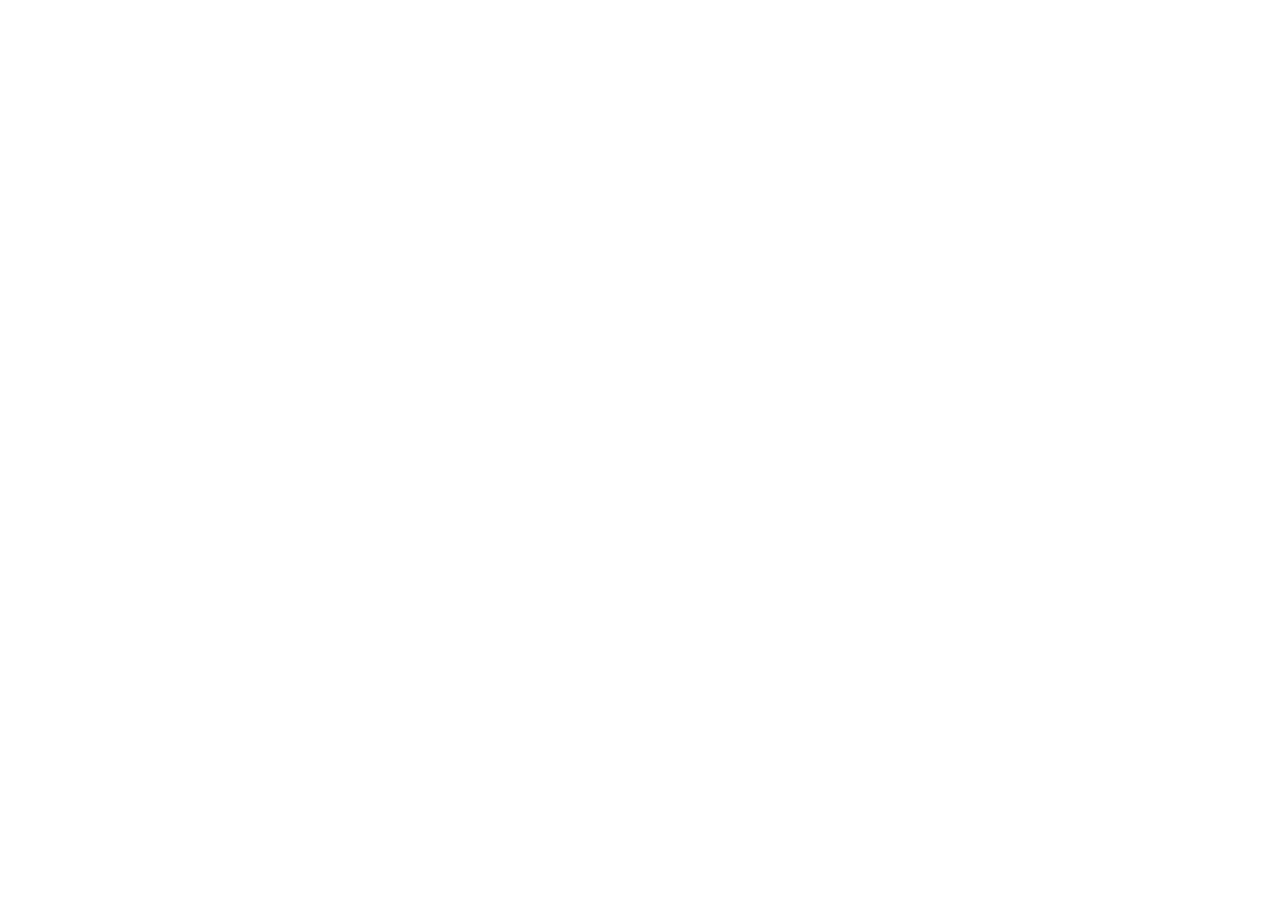
==== src/index.html @ 3ac5dc3b "index.html change title" ====
<!DOCTYPE html>
<html lang="ru">
<head>
    <meta charset="UTF-8">
    <meta name="viewport" content="width=device-width, initial-scale=1.0">
    <meta http-equiv="X-UA-Compatible" content="ie=edge">
    <title>layout-designer-project-58 user-035ccd6718eab46e</title>

    <link rel="stylesheet" href="styles/style.css">
</head>
<body>

</body>
</html>
---- src/styles/style.css ----
/** CSS STYLE **/

.hello {
    display: block;

    color: #fff;
}
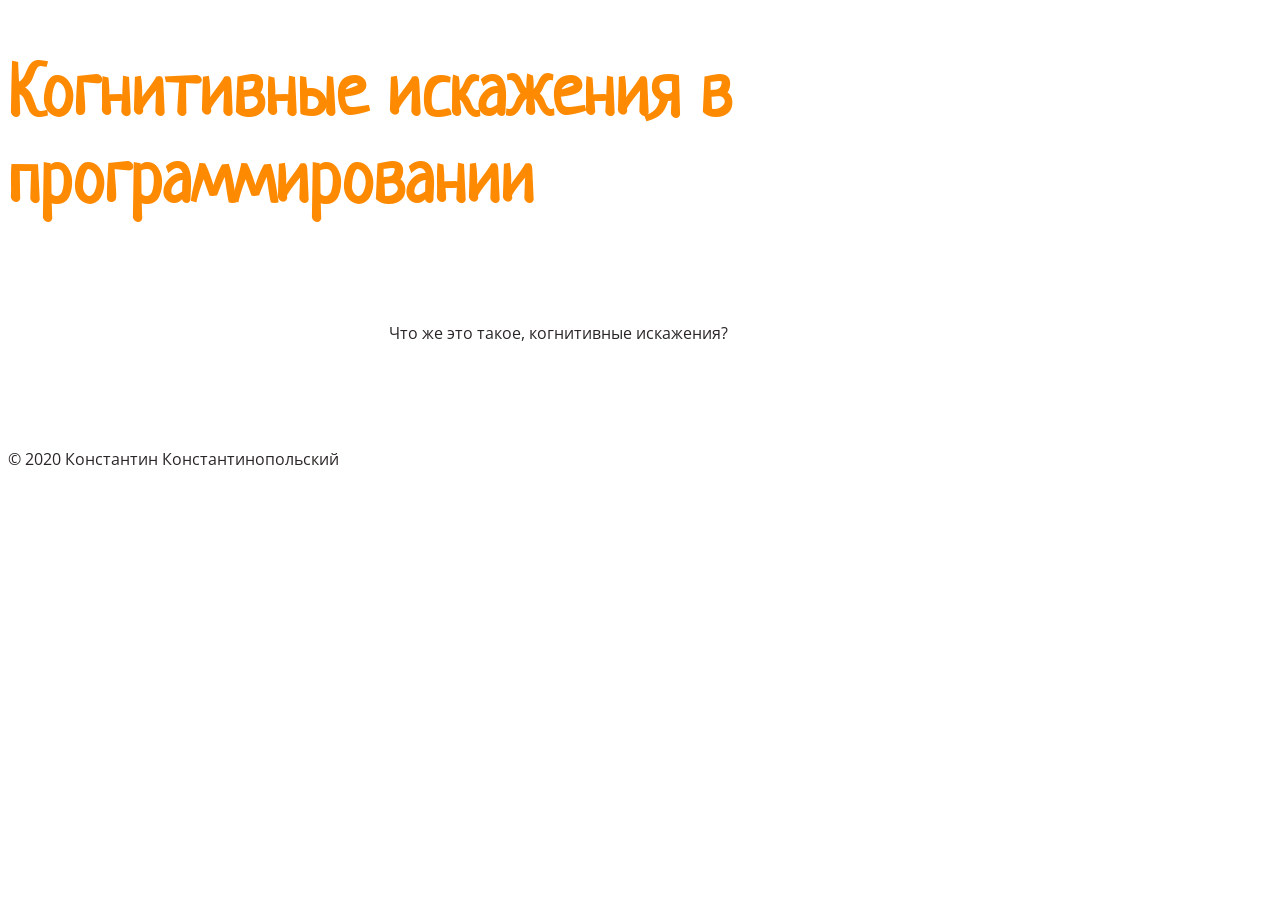
==== commit aebe22e7: "task 2" ====
--- a/src/index.html
+++ b/src/index.html
@@ -5,10 +5,19 @@
     <meta name="viewport" content="width=device-width, initial-scale=1.0">
     <meta http-equiv="X-UA-Compatible" content="ie=edge">
     <title>layout-designer-project-58 user-035ccd6718eab46e</title>
-
     <link rel="stylesheet" href="styles/style.css">
 </head>
 <body>
-
+ <header>
+     <h1 class="title">Когнитивные искажения в программировании</h1>
+ </header>
+ <main>
+<section class="section">
+    Что же это такое, когнитивные искажения?
+</section>
+ </main>
+<footer>
+    © 2020 Константин Константинопольский
+</footer>
 </body>
 </html>
--- a/src/styles/style.css
+++ b/src/styles/style.css
@@ -1,7 +1,69 @@
 /** CSS STYLE **/
+
+@font-face {
+    font-family: 'Neucha';
+    src: url('Neucha-Regular.ttf') format('truetype');
+}
+
+@font-face {
+    font-family: 'Open Sans Regular';
+    src: url('OpenSans-VariableFont_wdth,wght.ttf') format('truetype');
+}
+
+@font-face {
+    font-family: 'Open Sans Italic';
+    src: url('OpenSans-Italic-VariableFont_wdth,wght.ttf') format('truetype');
+}
+
+:root {
+    --white: #fff;
+    --white-transparent: #d7ccc0;
+    --light: #f5f4f0;
+    --main: #fe8a02;
+    --main-dark: #42413c;
+    --dark: #2a2626;
+    --dark-transparent: #908d8b;
+    --brown: #b09a81;
+    --blue: #1085c5;
+
+    --font-size: 16px;
+    --line-height: 1.6em;
+    --font-color: #2A2626;
+
+    --line-height-titles: 1.2em;
+    --h1-title-font-size: 72px;
+    --h2-title-font-size: 60px;
+    --h3-title-font-size: 34px;
+
+    --max-width-section: 1100px;
+    --text-align-section: center;
+    --margin-top-section: 100px;
+    --margin-bottom-section: 100px;
+}
+
+body {
+    font-family: 'Open Sans Regular', sans-serif;
+    font-size: var(--font-size);
+    line-height: var(--line-height);
+    color: var(--font-color);
+}
 
 .hello {
     display: block;
 
-    color: #fff;
+    color: #ff8282;
+}
+
+.title {
+    font-family: 'Neucha', sans-serif;
+    color: var(--main);
+    font-size: var(--h1-title-font-size);
+    line-height: var(--line-height-titles);
+}
+
+.section {
+    max-width: var(--max-width-section);
+    text-align: var(--text-align-section);
+    margin-top: var(--margin-top-section);
+    margin-bottom: var(--margin-bottom-section);
 }
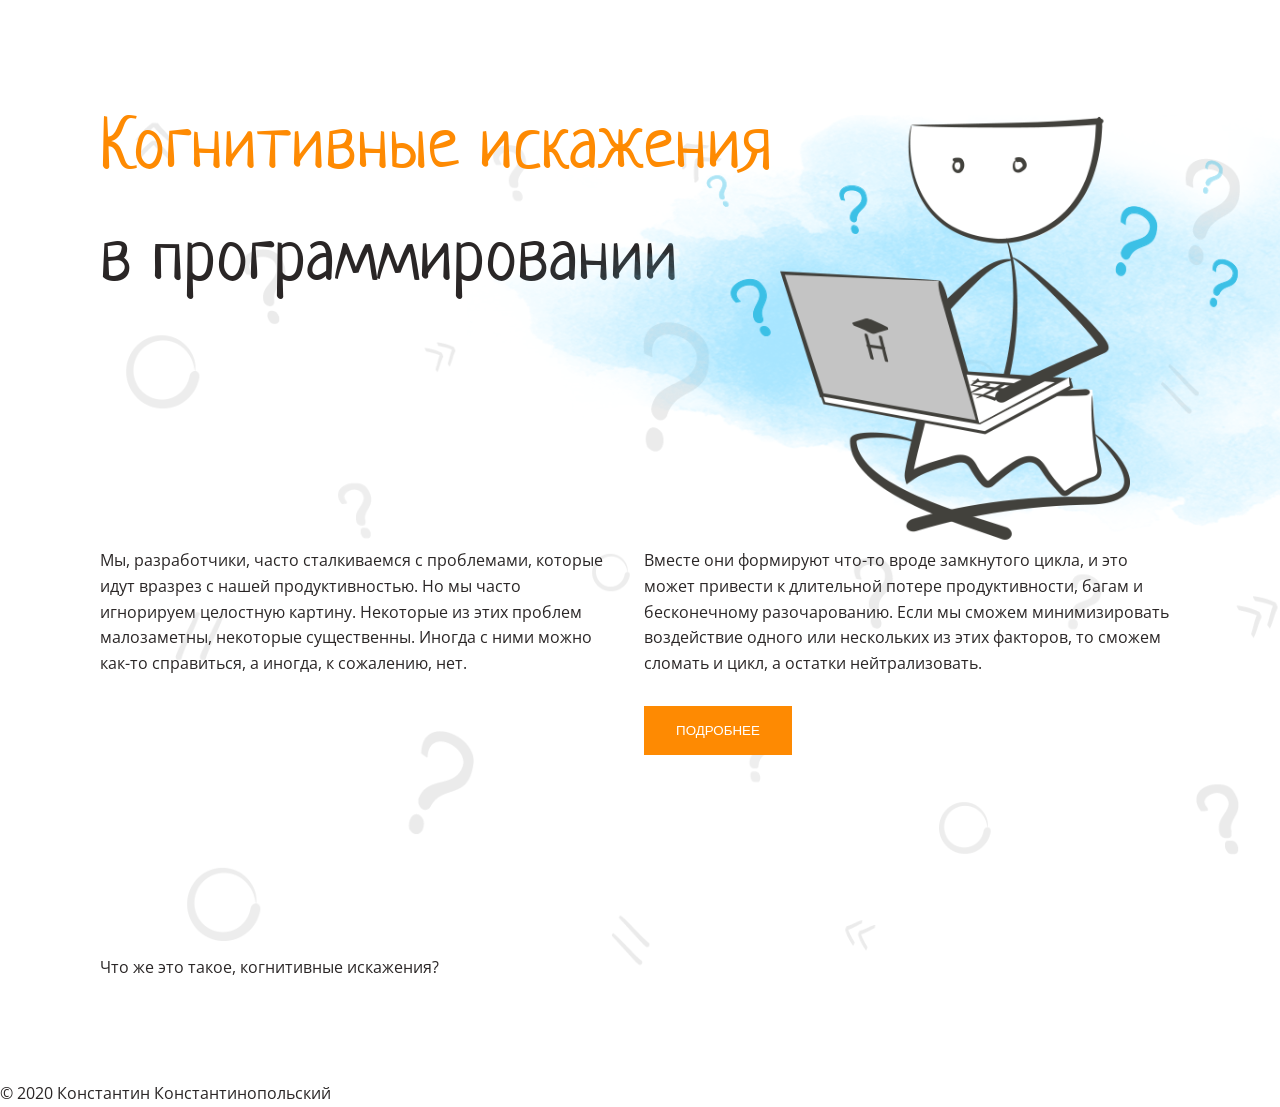
==== commit 5cbb8906: "header" ====
--- a/src/index.html
+++ b/src/index.html
@@ -8,8 +8,21 @@
     <link rel="stylesheet" href="styles/style.css">
 </head>
 <body>
- <header>
-     <h1 class="title">Когнитивные искажения в программировании</h1>
+ <header class="background-universal section">
+     <span class="title main-font-color">Когнитивные искажения</span>
+     <br>
+     <span class="title">в программировании</span>
+     <img class="main-image" src="styles/main.png">
+     <div class="flex">
+         <div class="column-1">
+             Мы, разработчики, часто сталкиваемся с проблемами, которые идут вразрез с нашей продуктивностью. Но мы часто игнорируем целостную картину. Некоторые из этих проблем малозаметны, некоторые существенны. Иногда с ними можно как-то справиться, а иногда, к сожалению, нет.
+         </div>
+         <div class="column-2">
+             Вместе они формируют что-то вроде замкнутого цикла, и это может привести к длительной потере продуктивности, багам и бесконечному разочарованию.
+             Если мы сможем минимизировать воздействие одного или нескольких из этих факторов, то сможем сломать и цикл, а остатки нейтрализовать.
+             <button class="button">Подробнее</button>
+         </div>
+     </div>
  </header>
  <main>
 <section class="section">
--- a/src/styles/style.css
+++ b/src/styles/style.css
@@ -41,7 +41,19 @@
     --margin-bottom-section: 100px;
 }
 
+html, body {
+    padding: 0;
+    margin: 0;
+    overflow: hidden;
+}
+
+header {
+    position: relative;
+}
+
 body {
+    display: flex;
+    flex-direction: column;
     font-family: 'Open Sans Regular', sans-serif;
     font-size: var(--font-size);
     line-height: var(--line-height);
@@ -56,14 +68,59 @@
 
 .title {
     font-family: 'Neucha', sans-serif;
-    color: var(--main);
     font-size: var(--h1-title-font-size);
     line-height: var(--line-height-titles);
+    text-align: left;
+}
+
+.main-font-color {
+    color: var(--main);
 }
 
 .section {
+    display: flex;
+    flex-direction: column;
+    padding: 100px;
     max-width: var(--max-width-section);
-    text-align: var(--text-align-section);
-    margin-top: var(--margin-top-section);
-    margin-bottom: var(--margin-bottom-section);
+}
+
+.background-universal::before {
+    content: "";
+    background-image: url("background.png");
+    background-repeat: no-repeat;
+    background-size: cover;
+    opacity: 0.1;
+    width: 100vw;
+    height: 100vh;
+    overflow: hidden;
+    position: absolute;
+    z-index: -100;
+}
+
+.main-image {
+    position: absolute;
+    height: 525px;
+    top: 55px;
+    right: -270px;
+}
+
+.flex {
+    display: flex;
+    margin-top: 250px;
+}
+
+.column-1 {
+    margin-right: 30px;
+}
+
+
+.button {
+    margin-top: 30px;
+    display: block;
+    width: 148px;
+    height: 49px;
+    text-transform: uppercase;
+    background-color: var(--main);
+    color: var(--white);
+    border: none;
 }
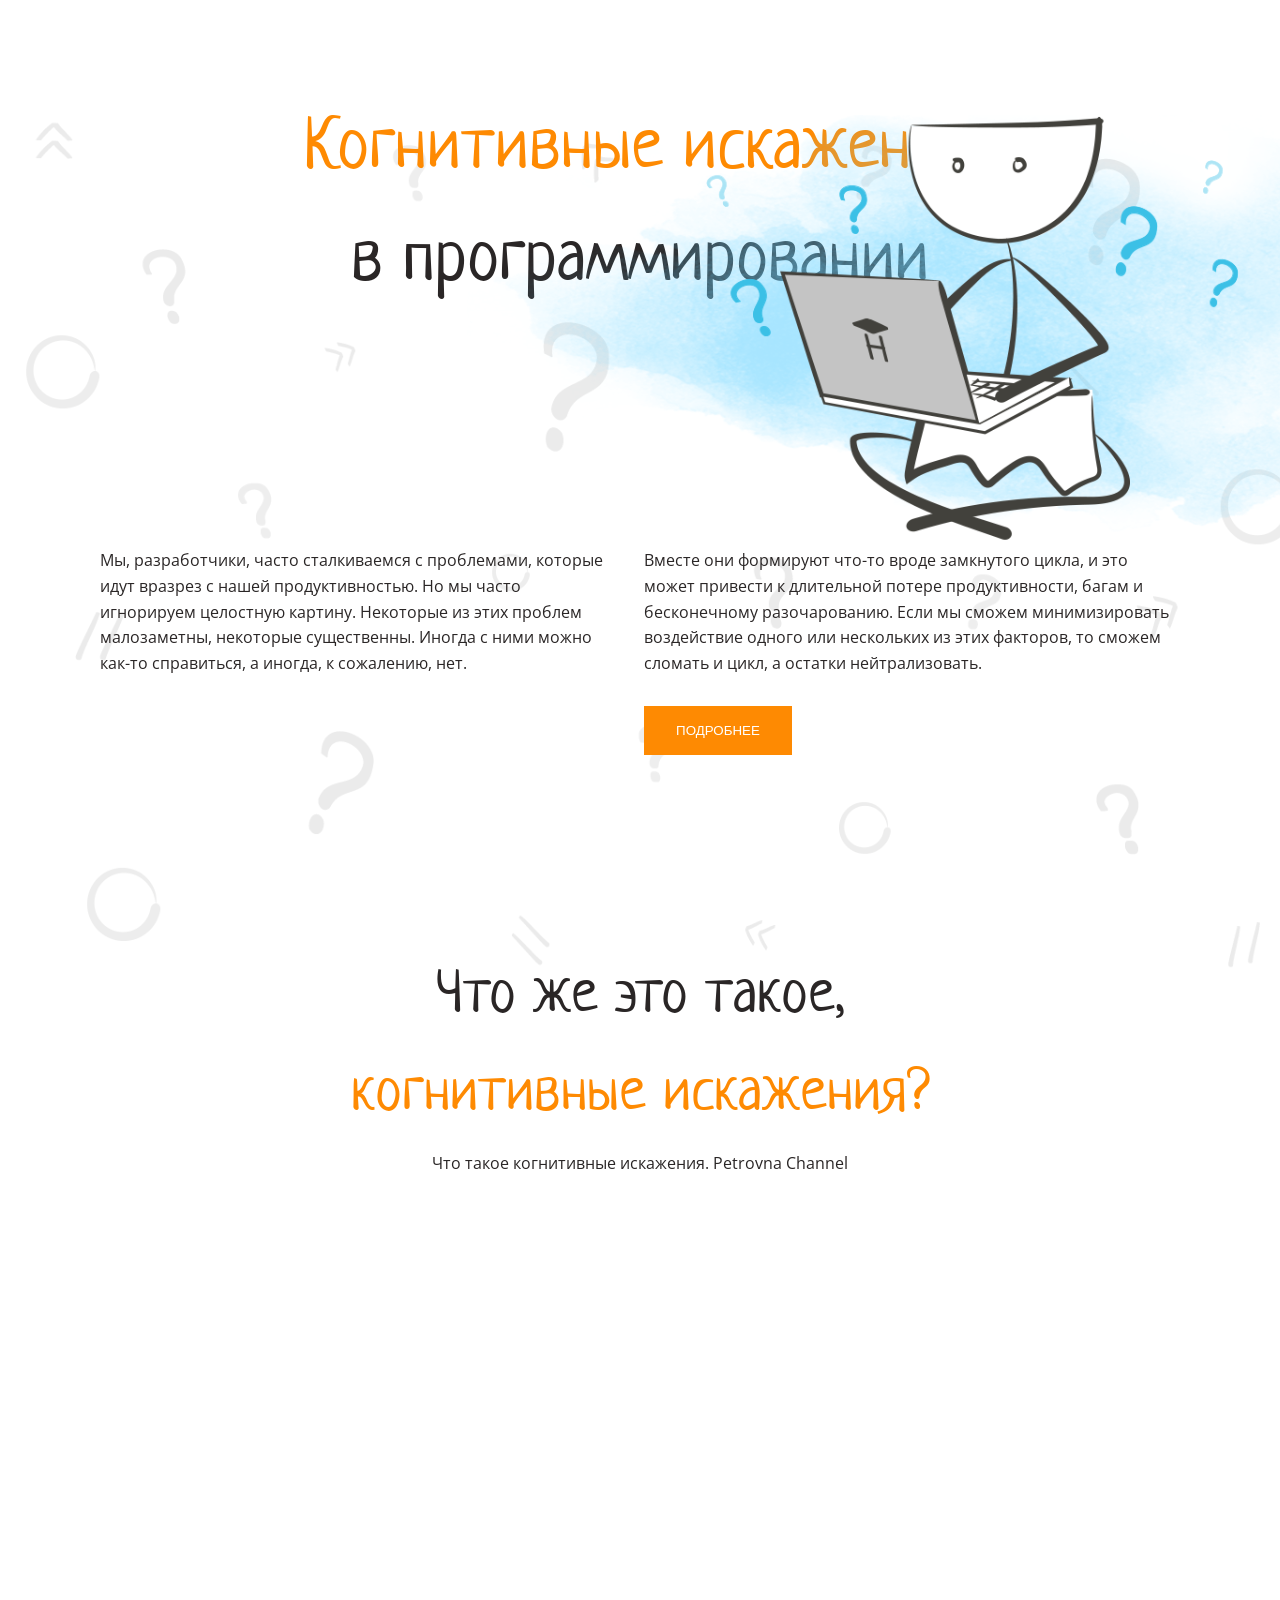
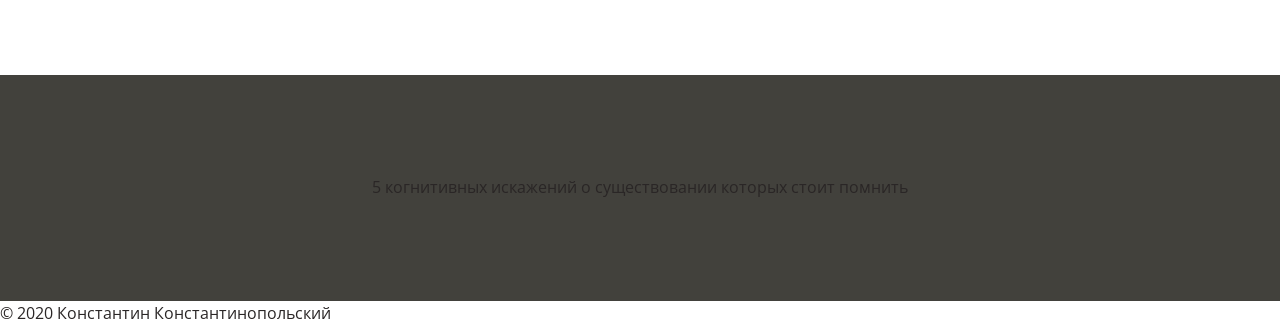
==== commit d624f841: "task 4" ====
--- a/src/index.html
+++ b/src/index.html
@@ -26,8 +26,14 @@
  </header>
  <main>
 <section class="section">
-    Что же это такое, когнитивные искажения?
+    <span class="title h2-title-font-size text-align-section">Что же это такое,</span>
+    <br>
+    <span class="title main-font-color h2-title-font-size text-align-section">когнитивные искажения?</span>
+    <br>
+    <span class="text-align-section margin-bottom-30">Что такое когнитивные искажения. Petrovna Channel</span>
+    <iframe class="video video-filter" width="919" height="569" src="https://www.youtube.com/embed/jie9AizBqss" frameborder="0" allowfullscreen></iframe>
 </section>
+     <section class="section main-dark-background overflow-section">5 когнитивных искажений о существовании которых стоит помнить</section>
  </main>
 <footer>
     © 2020 Константин Константинопольский
--- a/src/styles/style.css
+++ b/src/styles/style.css
@@ -44,7 +44,6 @@
 html, body {
     padding: 0;
     margin: 0;
-    overflow: hidden;
 }
 
 header {
@@ -77,9 +76,18 @@
     color: var(--main);
 }
 
+.h2-title-font-size {
+    font-size: var(--h2-title-font-size);
+}
+
+.text-align-section {
+    text-align: var(--text-align-section);
+}
+
 .section {
     display: flex;
     flex-direction: column;
+    align-items: center;
     padding: 100px;
     max-width: var(--max-width-section);
 }
@@ -123,4 +131,20 @@
     background-color: var(--main);
     color: var(--white);
     border: none;
+}
+
+.margin-bottom-30 {
+    margin-bottom: 30px;
+}
+
+.video-filter {
+    filter: drop-shadow(0 16px 32px rgba(0 0 0 / 15%));
+}
+
+.main-dark-background {
+    background-color: var(--main-dark);
+}
+
+.overflow-section {
+    margin-top: -200px;
 }
